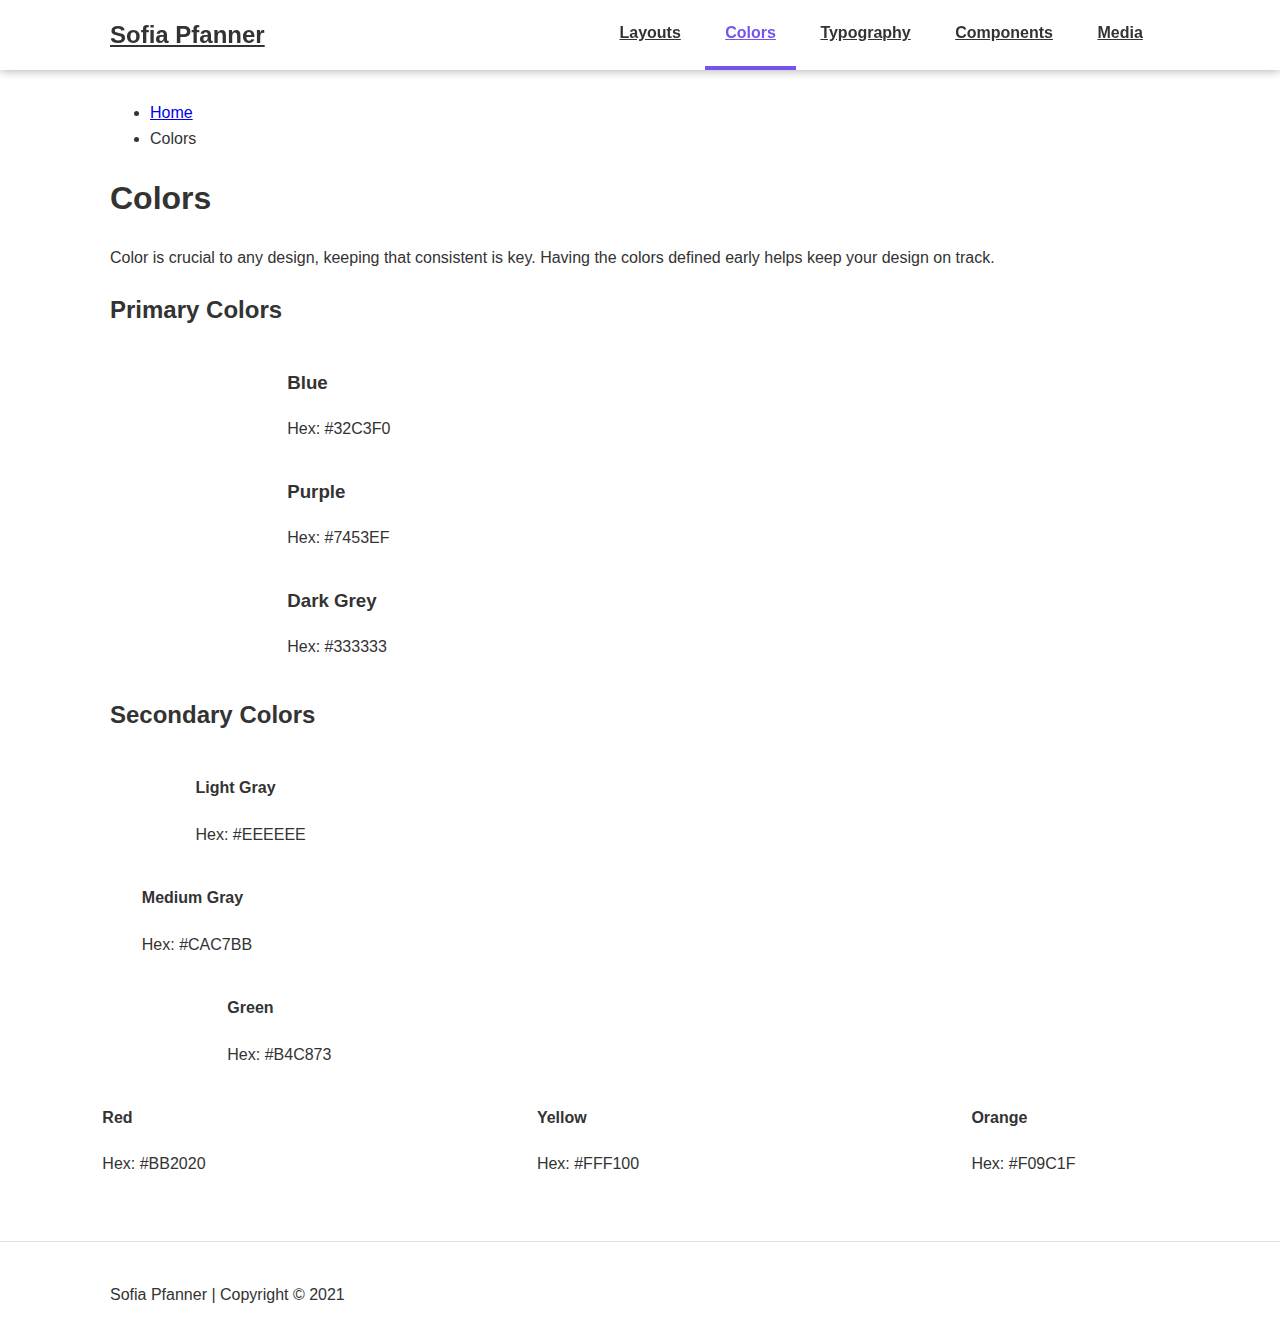
==== colors.html @ babe224a "Colors File" ====
<!DOCTYPE html>
<html lang="en">
<head>

  <!-- Basic Page Needs
  –––––––––––––––––––––––––––––––––––––––––––––––––– -->
  <meta charset="utf-8">
  <title>Sofia Pfanner - Colors</title>

  <!-- Mobile Specific Metas
  –––––––––––––––––––––––––––––––––––––––––––––––––– -->
  <meta name="viewport" content="width=device-width, initial-scale=1">

  <!-- CSS
  –––––––––––––––––––––––––––––––––––––––––––––––––– -->
  <link rel="stylesheet" href="css/normalize.css">
  <link rel="stylesheet" href="css/style.css">

</head>
    
<body class="colors">
    
    <nav>
        <div class="container">
            <div class="logo four columns">
                <a href="/">Sofia Pfanner</a>
            </div>
            <div class="topnav eight columns">
                <ul>
                    <li><a href="layouts.html">Layouts</a></li>
                    <li><a href="colors.html" class="active">Colors</a></li>
                    <li><a href="typography.html">Typography</a></li>
                    <li><a href="components.html">Components</a></li>
                    <li><a href="media.html">Media</a></li>
                    <li class="mobile"><a><span style="cursor:pointer" onclick="openNav()">&#9776; Menu</span></a></li>
                </ul>
            </div>
        </div>
    </nav>
    
    <div id="slidenav" class="slidenav">
        <a href="javascript:void(0)" class="closebtn" onclick="closeNav()">&times;</a>
        <a href="layouts.html">Layouts</a>
        <a href="colors.html">Colors</a>
        <a href="typography.html">Typography</a>
        <a href="components.html">Components</a>
        <a href="media.html">Media</a>
    </div>
    

  <!-- Primary Page Layout
  –––––––––––––––––––––––––––––––––––––––––––––––––– -->
  <div class="container">
      
  	<ul class="breadcumb">
	  	<li><a href="/">Home</a></li>
        <li>Colors</li>
  	</ul>
      
      <h1>Colors</h1>
      <p class="lead">Color is crucial to any design, keeping that consistent is key. Having the colors defined early helps keep your design on track.</p>
      
      <h2>Primary Colors</h2>
      <div class="row primary">
        <div class="two columns">
          <div class="color primary-1">
            </div>
        </div>
          <div class="ten columns">
            <h3>Blue</h3>
              <p>Hex: #32C3F0</p>
          </div>
      </div>
      
      <div class="row primary">
      <div class="two columns">
          <div class="color primary-2">
          </div>
          </div>
          <div class="ten columns">
              <h3>Purple</h3>
              <p>Hex: #7453EF</p>
          </div>
      </div>
      
      <div class="row primary">
      <div class="two columns">
          <div class="color primary-3">
          </div>
          </div>
          <div class="ten columns">
          <h3>Dark Grey</h3>
              <p>Hex: #333333</p>
          </div>
      </div>
      
      <h2>Secondary Colors</h2>
      <div class="rows">
      <div class="four columns">
          <div class="three columns">
          <div class="color secondary-1"></div>
          </div>
          <div class="eight columns">
          <h4>Light Gray</h4>
              <p>Hex: #EEEEEE</p>
          </div>
          </div>
          
          <div class="four columns">
          <div class="color secondary-2"></div>
          </div>
          <div class="eight columns">
          <h4>Medium Gray</h4>
              <p>Hex: #CAC7BB</p>
          </div>
      </div>
      
      <div class="four columns">
      <div class="three columns">
          <div class="color secondary-3"></div>
          </div>
          <div class="eight columns">
          <h4>Green</h4>
          <p>Hex: #B4C873</p>
          </div>
      </div>
  </div>

    <div class="row">
    <div class="four columns">
        <div class="three columns">
        <div class="colors secondary-4"></div>
        </div>
        <div class="eight columns">
        <h4>Red</h4>
        <p>Hex: #BB2020</p>
        </div>
        </div>
        
        <div class="four columns">
        <div class="three columns">
            <div class="color secondary-5"></div>
            </div>
            <div class="eight columns">
            <h4>Yellow</h4>
            <p>Hex: #FFF100</p>
            </div>
        </div>
        
        <div class="four columns">
        <div class="three columns">
            <div class="color secondary-6"></div>
            </div>
            <div class="eight columns">
            <h4>Orange</h4>
            <p>Hex: #F09C1F</p>
            </div>
        </div>
    </div>
    
<footer>
    <div class="container">
        <p>Sofia Pfanner    |   Copyright © 2021</p>
    </div>
    </footer>

	<!-- End Document
  –––––––––––––––––––––––––––––––––––––––––––––––––– -->
  
  <script src="./script.js"></script>
  
</body>
</html>
---- css/style.css ----
/* Base Styles
------------------------------------------------- */
body {
    font-size: 16px;
    line-height: 1.6;
    font-weight: 400;
    font-family: Helvetica, Arial, sans-serif;
    color: #333;
    margin-top: 100px;
}
img {
    max-width: 100%;
}

/* Home Styles
------------------------------------------------- */
.home {
    background: linear-gradient(180deg, #00C5FF 0%, #B4C873 100%) no-repeat;
    color: #FFF;
    height: 100vh;
    margin: 0;
}
.home .container {
    padding-top: 40vh;
    text-align: center;
}
.home p {
    margin-bottom: 0;
}
.home h1 {
    margin-top: 0;
}

/* Navigation
------------------------------------------------- */
nav {
    position: fixed;
    background: #FFF;
    top: 0;
    left: 0;
    width: 100%;
    z-index: 1;
    box-shadow: 0 2px 8px 0 rgba(0,0,0,0.25);
}
nav a {
    color: #333;
    font-weight: bold;
}
nav .topnav li.mobile {
    display: none;
}
@media (max-width: 903px) {
    nav .topnav ul li {
        display: none;
    }
    nav .topnav ul li.mobile {
        display: inline-block;
    }
    nav .eight.columns,
    nav .four.columns {
        width: 48%;
    }
}
.logo {
    font-size: 24px;
    margin-top: 16px;
}
.logo a:hover {
    color: #7453EF;
    text-decoration: none;
}
.topnav {
    text-align: right;
}
.topnav ul {
    margin: 0;
    padding: 0;
}
.topnav ul li {
    display: inline-block;
    vertical-align: top;
}
.topnav a {
    padding: 20px;
    border-bottom: 4px solid #FFF;
    display: block;
    transition: background-color 0.8s ease;
}
.topnav a.active {
    padding: 20px;
    border-bottom: 4px solid #7453EF;
    color: #7453EF;
}
.topnav a:hover {
    background: #7453EF;
    border-bottom: 4px solid #7453EF;
    color: #FFF;
    text-decoration: none;
}

.slidenav {
    height: 100%;
    width: 0;
    position: fixed;
    z-index: 1;
    top: 0;
    left: 0;
    background-color: #111;
    overflow-x: hidden;
    transition: 0.5s;
    padding-top: 60px;
}
.slidenav a {
    padding: 8px 8px 8px 32px;
    text-decoration: none;
    color: #818181;
    display: block;
    transition: 0.3s;
}
.slidenav a:hover {
    color: #f1f1f1;
    text-decoration: none;
}
.slidenav .closebtn {
    position: absolute;
    top: 0;
    right: 25px;
    font-size: 36px;
    margin-left: 50px;
}
@media screen and (max-height: 450px) {
    .slidenav {
        padding-top: 15px;
    }
    .slidenav a {
        font-size: 18px;
    }
}

/* Breadcrumbs
------------------------------------------------- */
ul.breadcrumn {
    padding: 10px 16px 10px 0;
    list-style: none;
}
ul.breadcrumb li {
    display: inline;
}
ul.breadcrumb li+li:before {
    padding: 8px;
    color: black;
    content: "/\00a0";
}

/* Grid
------------------------------------------------- */
.container {
    position: relative;
    max-width: 1060px;
    margin: 0 auto;
    padding: 0 20px;
}
.column,
.columns {
    display: inline-block;
    vertical-align: top;
    margin-left: 3%;
}
.column:first-child,
.columns:first-child {
    margin-left: 0;
}
.one.column {
    width: 4.6%;
}
.one.columns {
    width: 5.1%;
}
.two.columns {
    width: 13.3%;
}
.three.columns {
    width: 22%;
}
.four.columns {
    width: 30.6%;
}
.five.columns {
    width: 39.3%;
}
.six.columns {
    width: 48%;
}
.seven.columns {
    width: 56.6%;
}
.eight.columns {
    width: 65.3%;
}
.nine.columns {
    width: 74.0%;
}
.ten.columns {
    width: 82.6%;
}
.eleven.columns {
    width: 91.3%;
}
.twelve.columns {
    width: 100%;
    margin-left: 0;
}

@media (max-width:550px) {
    .one.column,
    .one.columns,
    .two.columns,
    .three.columns,
    .four.columns,
    .five.columns,
    .six.columns,
    .seven.columns,
    .eight.columns,
    .nine.columns,
    .ten.columns,
    .eleven.columns,
    .twelve.columns {
        width: 100%;
    }
    .column,
    .columns {
        margin-left: 0%;
    }
}
.example-grid .column,
.example-grid .columns {
    background: #EEE;
    text-align: center;
    border-radius: 4px;
    text-transform: uppercase;
    height: 30px;
    line-height: 30px;
    margin-bottom: 24px;
    font-weight: 600;
}

/* Footer
------------------------------------------------- */
footer {
    border-top: 1px solid #E1E1E1;
    margin-top: 48px;
    padding: 24px 0 0;
}
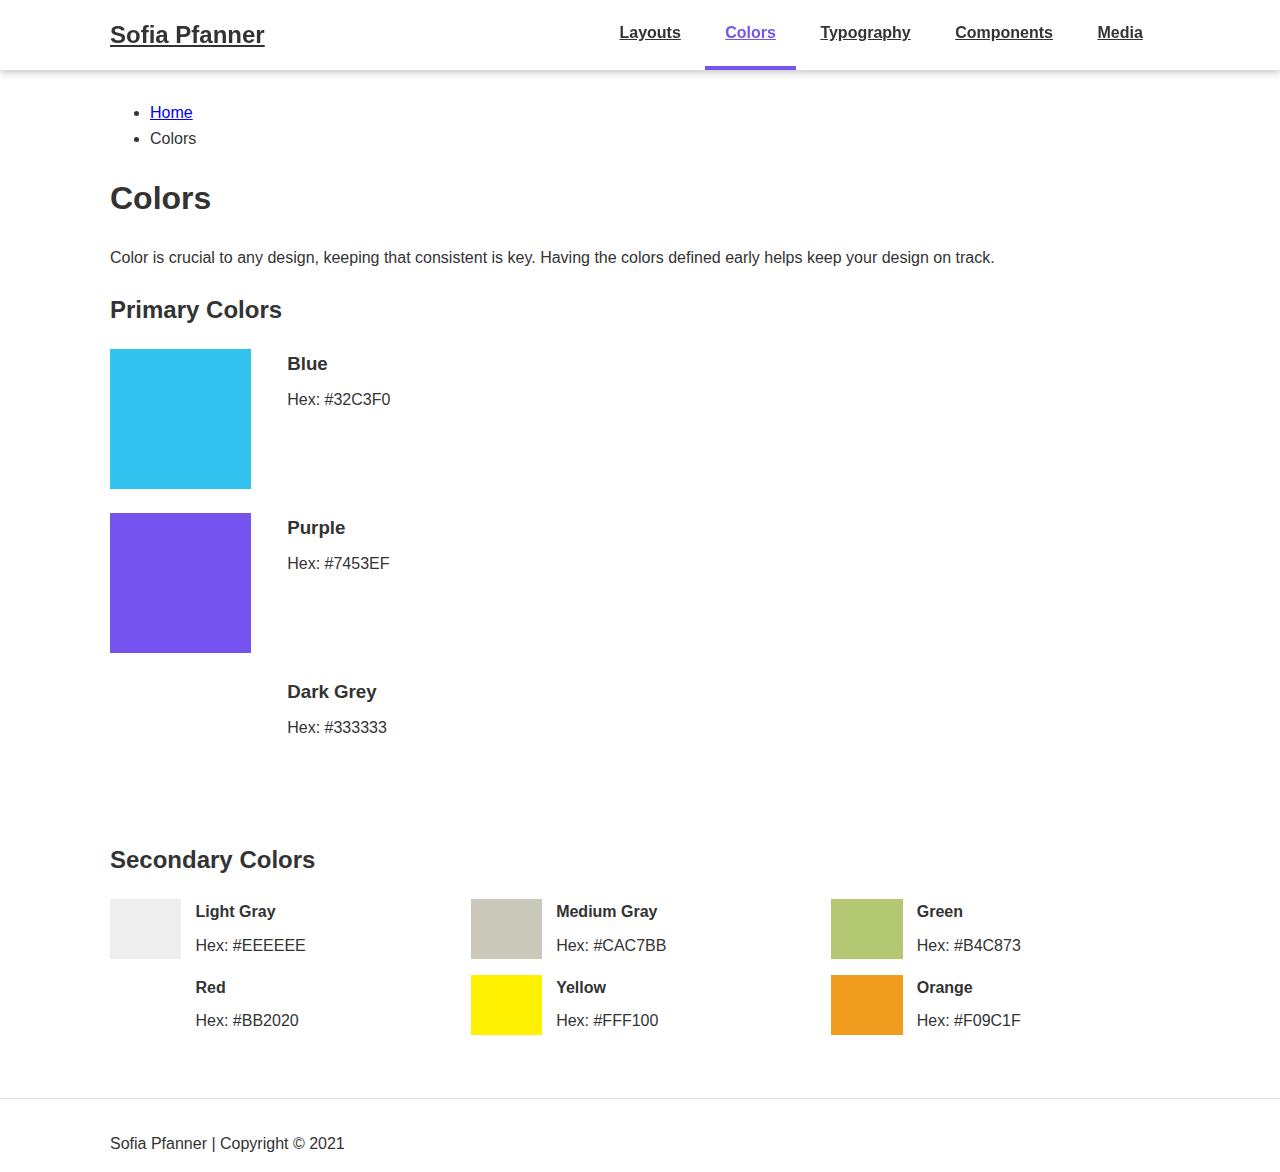
==== commit 5f6bf813: "Color files fixed" ====
--- a/colors.html
+++ b/colors.html
@@ -107,13 +107,14 @@
           </div>
           
           <div class="four columns">
+            <div class="three columns">
           <div class="color secondary-2"></div>
           </div>
           <div class="eight columns">
           <h4>Medium Gray</h4>
               <p>Hex: #CAC7BB</p>
+              </div>
           </div>
-      </div>
       
       <div class="four columns">
       <div class="three columns">
@@ -124,7 +125,8 @@
           <p>Hex: #B4C873</p>
           </div>
       </div>
-  </div>
+     </div>
+  
 
     <div class="row">
     <div class="four columns">
@@ -157,6 +159,7 @@
             </div>
         </div>
     </div>
+</div>
     
 <footer>
     <div class="container">
--- a/css/style.css
+++ b/css/style.css
@@ -244,6 +244,63 @@
     font-weight: 600;
 }
 
+/* Colors Styles
+------------------------------------------------- */
+.colors .row {
+    margin-bottom: 24px;
+}
+.colors h3 {
+    margin: 0;
+}
+.colors h4 {
+    margin: 0;
+}
+.colors p {
+    margin-top: 8px;
+}
+.color {
+    width:100%;
+    height: 60px;
+}
+
+/* Primary Colors
+-------------------------------------------------- */
+.primary .primary-1,
+.primary .primary-2,
+.primary .primary-3 {
+    height: 140px;
+}
+.primary-1{
+    background: #32C3F0;
+}
+.primary-2 {
+    background: #7453EF;
+}
+primary-3 {
+    background: #333
+}
+
+/* Secondary Colors
+------------------------------------------------- */
+.secondary-1 {
+    background: #EEE;
+}
+.secondary-2 {
+    background: #CAC7BB;
+}
+.secondary-3 {
+    background: #B4C873;
+}
+.secondary-4 {
+    background: #BB2020;
+}
+.secondary-5 {
+    background: #FFF100;
+}
+.secondary-6 {
+    background: #F09C1F;
+}
+
 /* Footer
 ------------------------------------------------- */
 footer {
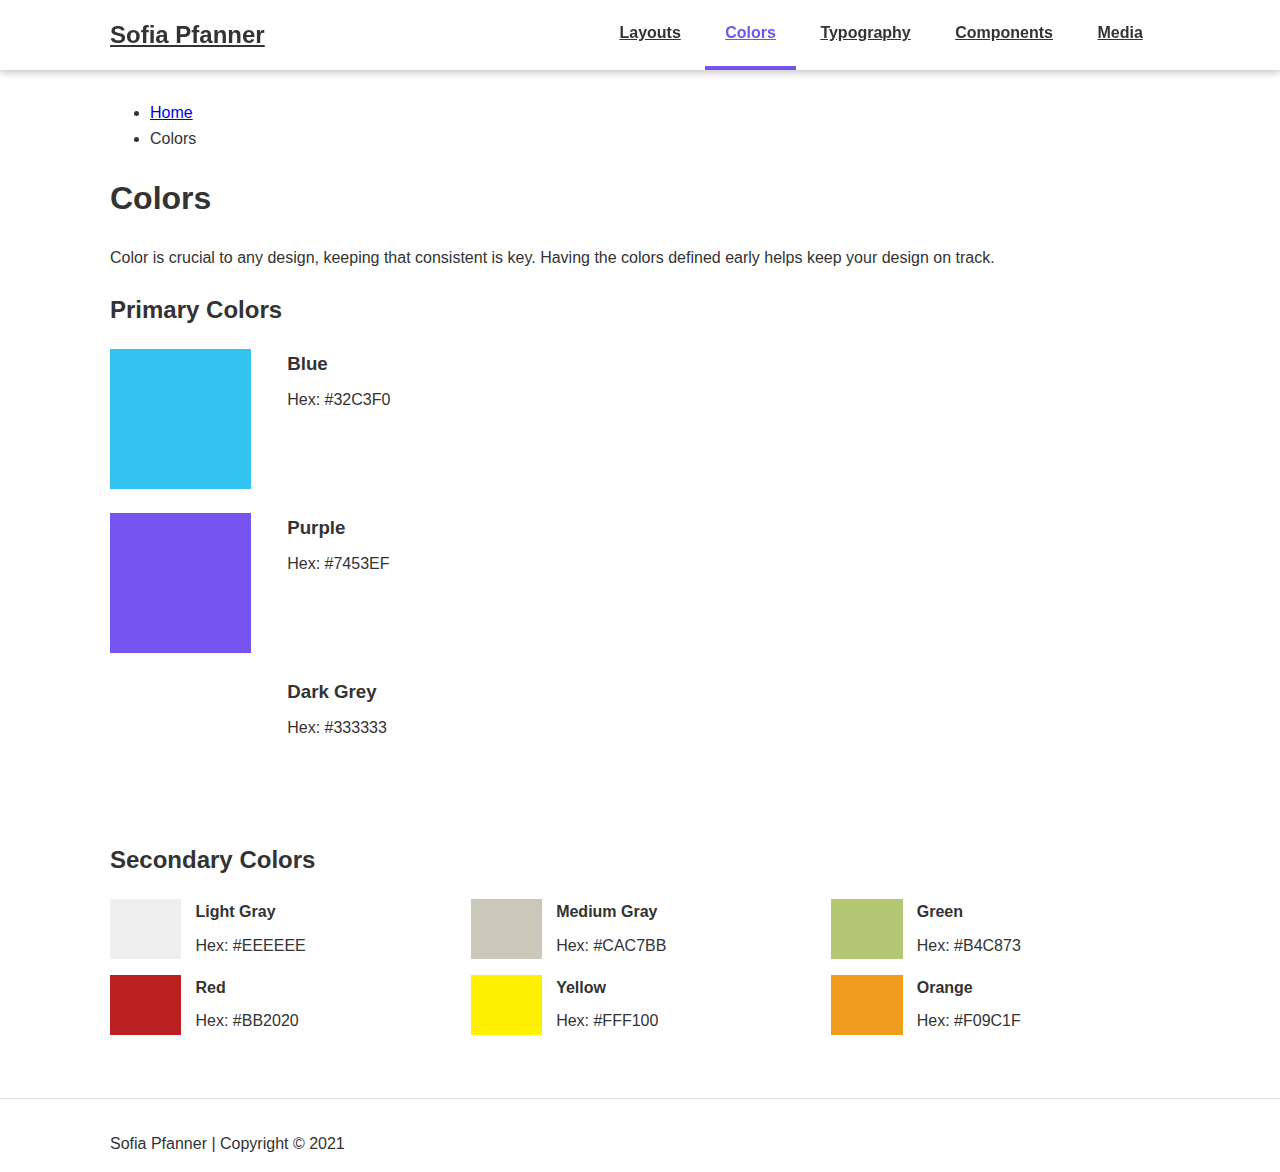
==== commit e75f9a4f: "fixed layouts and colors" ====
--- a/colors.html
+++ b/colors.html
@@ -131,7 +131,7 @@
     <div class="row">
     <div class="four columns">
         <div class="three columns">
-        <div class="colors secondary-4"></div>
+        <div class="color secondary-4"></div>
         </div>
         <div class="eight columns">
         <h4>Red</h4>
--- a/css/style.css
+++ b/css/style.css
@@ -270,7 +270,7 @@
 .primary .primary-3 {
     height: 140px;
 }
-.primary-1{
+.primary-1 {
     background: #32C3F0;
 }
 .primary-2 {
